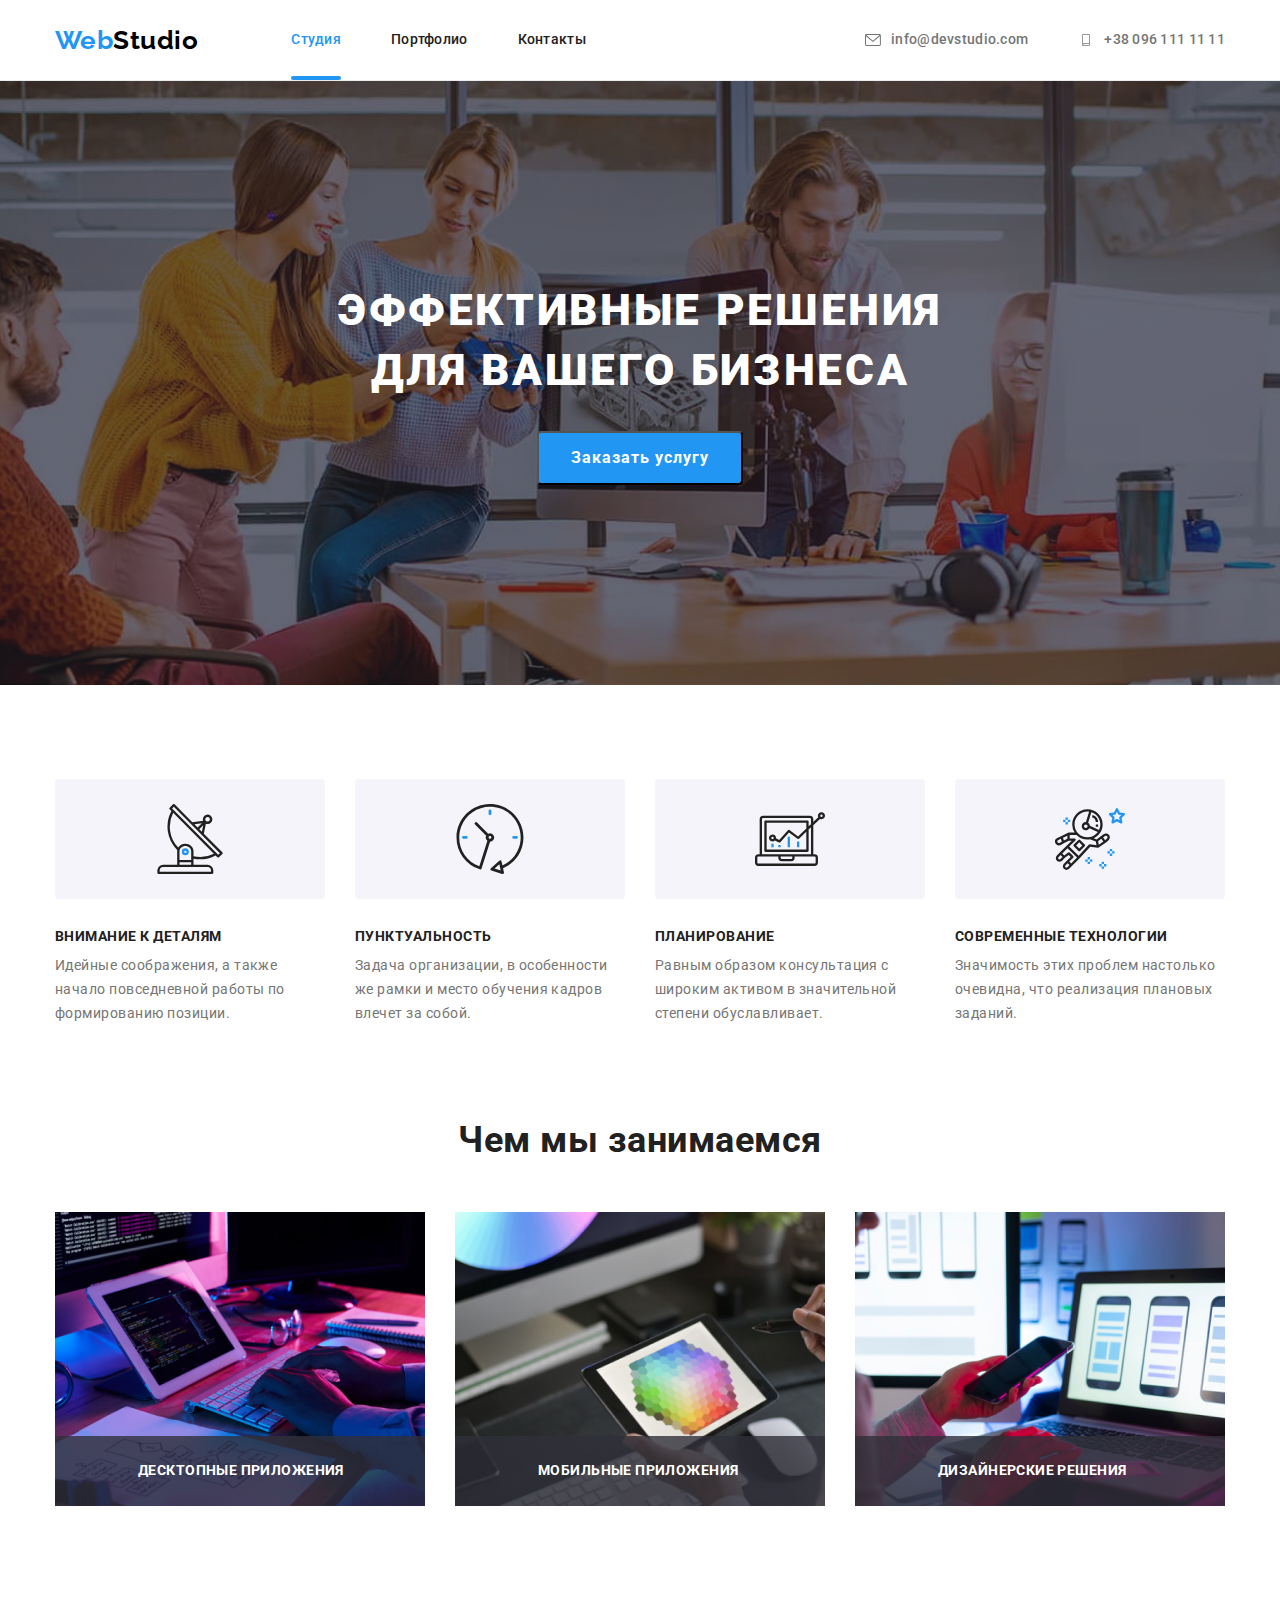
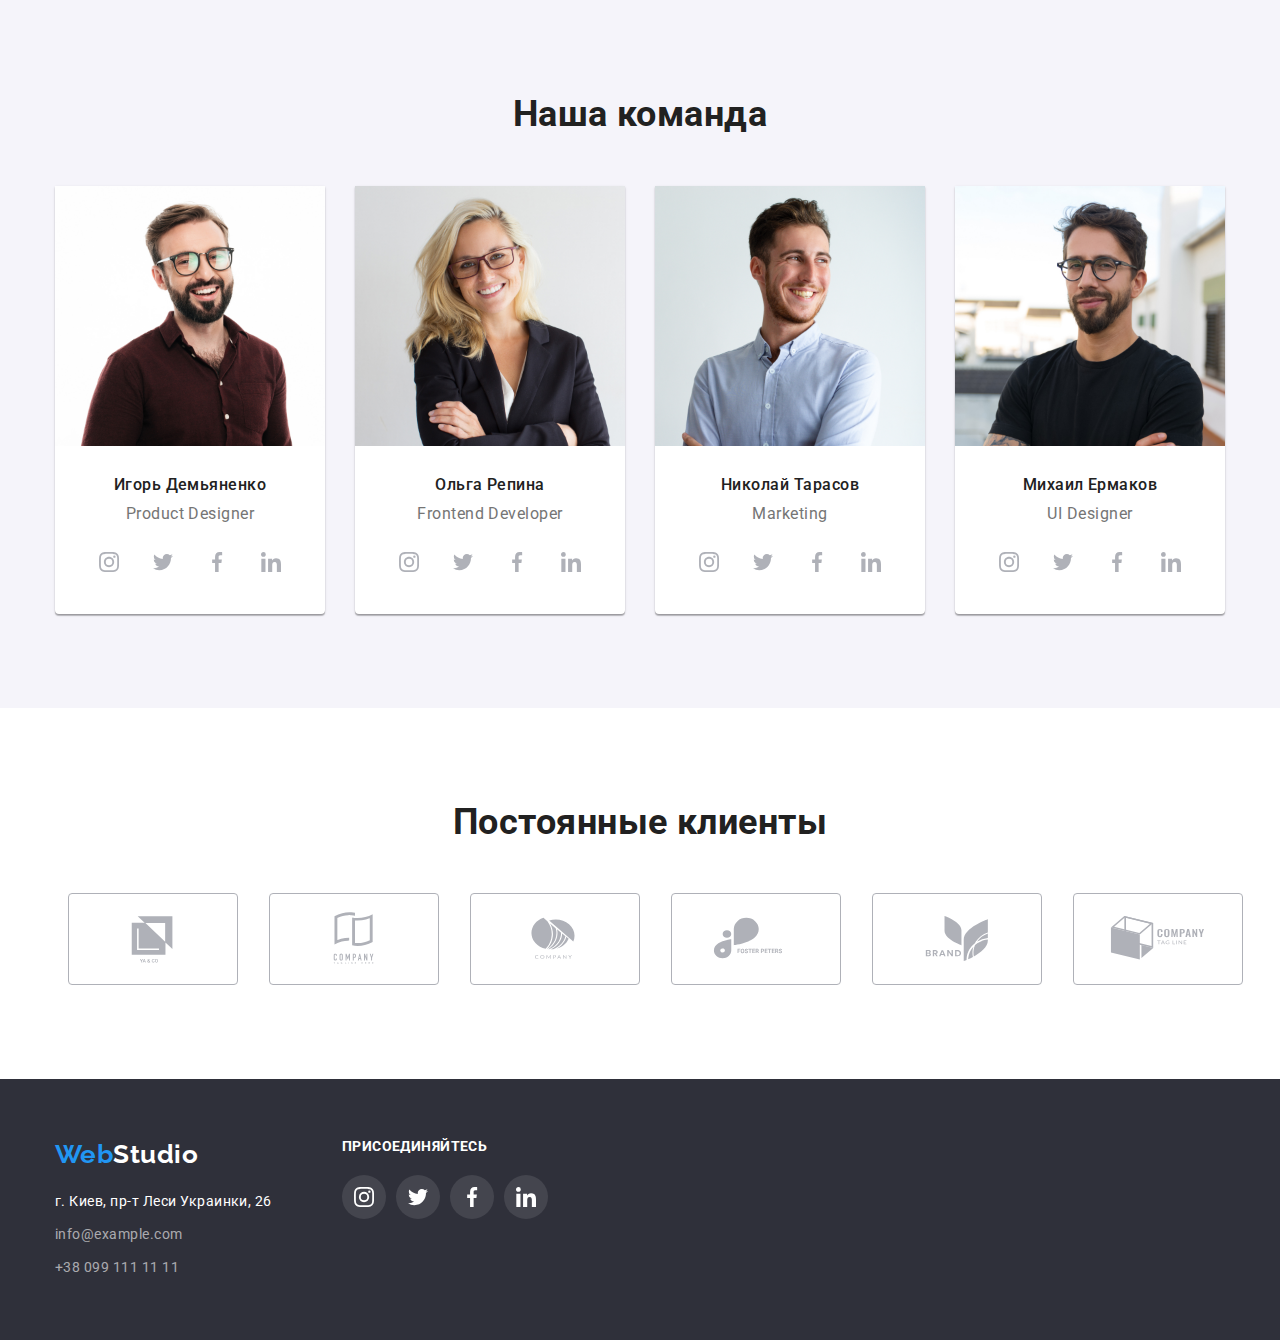
==== index.html @ e74835b4 "Робить початок ДЗ 6" ====
<!DOCTYPE html>
<html lang="ru">
<head>
    <meta charset="UTF-8">
    <meta http-equiv="X-UA-Compatible" content="IE=edge">
    <meta name="viewport" content="width=device-width, initial-scale=1.0">
    <title>Document</title>
    <link href="https://fonts.googleapis.com/css2?family=Raleway:wght@700&family=Roboto:wght@400;500;700;900&display=swap"
        rel="stylesheet">
        <link rel="stylesheet" href="https://cdnjs.cloudflare.com/ajax/libs/modern-normalize/1.0.0/modern-normalize.min.css">
    <link rel="stylesheet" href="./css/styles.css">
    
</head>


<body>
    
    <header class="page-header ">
        <div class="header container"> 
        <nav class="navigation">
            <a href="./index.html" class="logo"> <span class="logo-accent">Web</span>Studio</a>
    
            <ul class="site-nav list">
                <li class="header-link"><a href="" class="nav-link link current">Студия</a></li>                      
                <li class="header-link"> <a href="./portfolio.html" class="nav-link link">Портфолио</a></li>
                <li class="header-link"> <a href="" class="nav-link link">Контакты</a></li>
            </ul>
        </nav>
        
        <div class="auth-nav-group">
            <ul class="auth-nav list">
            <li class="header-link"> 
        
                <a href="mailto:info@example.com" class="auth-nav mail">
                    <svg class="email-icon" width="16" height="12">
                    <use href="./images/icons.svg#icon-envelope">
                    </use>
                </svg>info@devstudio.com</a> 
            </li>

            <li class="tel:header-link"> <a href="" class="auth-nav phone">
                <svg class="smartphone-icon" width="16" height="12">
                <use href="./images/icons.svg#icon-smartphone">
                </use>
            </svg>+38 096 111 11 11</a>
            </li>
        </ul>
        </div>
        </div>     
    </header>

<main>
<!-- HERO -->
    <section class="hero">
        <div class="hero-wrap container">
        <h1 class="hero-title">Эффективные решения<br>для вашего бизнеса</h1>
                <button type="button" class="button-hero" data-modal-open>Заказать услугу</button> 
   
            </div>  
    </section>
        

    <!--Особливості-->
    <section class="section">
<div class="features container">
    <h2 class="feature-title-hidden visually-hidden">Преимущества</h2>
        <ul class="features-text list">
            <li class="item">
                <div class="thumb-features">
                    <svg class="icon-features" width="70" height="70">
                        <use href="./images/icons.svg#icon-antenna"></use>
                    </svg>
                </div>
                <h3 class="features-title">Внимание к деталям</h3>
            <p class="features-text">Идейные соображения, а также <br> начало повседневной работы по <br> формированию позиции.</p>
            </li>

        <li class="item">
            <div class="thumb-features">
                <svg class="icon-features" width="70" height="70">
                    <use href="./images/icons.svg#icon-clock"></use>
                </svg>
            </div>
            <h3 class="features-title">Пунктуальность</h3>
            <p class="features-text">Задача организации, в особенности <br> же рамки и место обучения кадров <br> влечет за собой.</p>
        </li>

        <li class="item">
            <div class="thumb-features">
                <svg class="icon-features" width="70" height="70">
                    <use href="./images/icons.svg#icon-diagram"></use>
                </svg>
            </div>
            <h3 class="features-title">Планирование</h3>
            <p class="features-text">Равным образом консультация с <br> широким активом в значительной <br> степени обуславливает.</p>
        </li>
        <li class="item">
            <div class="thumb-features">
                <svg class="icon-features" width="70" height="70">
                    <use href="./images/icons.svg#icon-astronaut"></use>
                </svg>
            </div>
            <h3 class="features-title">Современные технологии</h3>
            <p class="features-text">Значимость этих проблем настолько <br> очевидна, что реализация плановых <br> заданий.</p>
        </li>
        </ul>
    </div>
    </section>

    <!--Діяльність-->
    <section class="section">
        <div class="activity container">
        <h2 class="activity-title">Чем мы занимаемся</h2>
        <ul class="activity list">
           <div class="activity-photo-thumb">
            <li class="activity-photo">
             <img class="activity-image no-gap" src="./images/img.png" alt="Фото планшета с клавиатурой" width="370"></li>           
            <p class="activity-description">Десктопные приложения</p>
            </div>
            <div class="activity-photo-thumb">
            <li class="activity-photo">
             <img class="activity-image no-gap" src="./images/planshet.png" alt="Фото планшета" width="370"></li>
            <p class="activity-description">Мобильные приложения</p>
            </div>
            <div class="activity-photo-thumb">
            <li class="activity-photo">
             <img class="activity-image no-gap" src="./images/nout.png" alt="Фото ноутбука" width="370"></li>  
        <p class="activity-description">Дизайнерские решения</p>
            </div>
    </ul>
    </div>
    </section>

    <!--Команда-->

    <section class="section team-bg">
        <div class="team container">
        <h2 class="team-title">Наша команда</h2>
         <!-- <div>

         </div> -->
         <ul class="team-card list">
           
            <li class="card-list">
                <div>
                <img class="photo-team no-gap" src="./images/igor.jpg" alt="Фото Игоря" width="270" height="260">
               <div class="card-content">
                   <h3 class="team-name">Игорь Демьяненко</h3>
                <p class="team-possition"> <span lang="en">Product Designer</span> </p>
                <ul class="team-social-list list">
                    <li class="team-social-item">
                        <a href="" class="team-social-link">
                            <svg class="team-social-icon" width="20" height="20">
                                <use href="./images/icons.svg#icon-instagram">
                                </use>
                            </svg>
                        </a>
                    </li>
                    <li class="team-social-item">
                        <a href="" class="team-social-link">
                            <svg class="team-social-icon" width="20" height="20">
                                <use href="./images/icons.svg#icon-twitter">
                                </use>
                            </svg>
                        </a>
                    </li>
                    <li class="team-social-item">
                        <a href="" class="team-social-link">
                            <svg class="team-social-icon" width="20" height="20">
                                <use href="./images/icons.svg#icon-facebook">
                                </use>
                            </svg>
                        </a>
                    </li>
                    <li class="team-social-item">
                        <a href="" class="team-social-link">
                            <svg class="team-social-icon" width="20" height="20">
                                <use href="./images/icons.svg#icon-linkedin">
                                </use>
                            </svg>
                        </a>
                    </li>
                </ul>
            </div>
         </div>
        </li>
            <li class="card-list">
               <div>
                <img class="photo-team no-gap" src="./images/olga.jpg" alt="Фото Ольги" width="270" height="260">
               
                <div class="card-content">
                    <h3 class="team-name">Ольга Репина</h3>
                <p class="team-possition"> <span lang="en">Frontend Developer</span> </p>
            <ul class="team-social-list list">
                <li class="team-social-item">
                    <a href="" class="team-social-link">
                        <svg class="team-social-icon" width="20" height="20">
                            <use href="./images/icons.svg#icon-instagram">
                            </use>
                        </svg>
                    </a>
                </li>
                <li class="team-social-item">
                    <a href="" class="team-social-link">
                        <svg class="team-social-icon" width="20" height="20">
                            <use href="./images/icons.svg#icon-twitter">
                            </use>
                        </svg>
                    </a>
                </li>
                <li class="team-social-item">
                    <a href="" class="team-social-link">
                        <svg class="team-social-icon" width="20" height="20">
                            <use href="./images/icons.svg#icon-facebook">
                            </use>
                        </svg>
                    </a>
                </li>
                <li class="team-social-item">
                    <a href="" class="team-social-link">
                        <svg class="team-social-icon" width="20" height="20">
                            <use href="./images/icons.svg#icon-linkedin">
                            </use>
                        </svg>
                    </a>
                </li>
            </ul>
            </div>
        </div>
        </li>
            <li class="card-list">
                <div>
                <img class="photo-team no-gap" src="./images/nicolay.jpg" alt="Фото Николая" width="270" height="260">
                <div class="card-content">
                    <h3 class="team-name">Николай Тарасов</h3>
                <p class="team-possition"> <span lang="en">Marketing</span> </p>
            <ul class="team-social-list list">
                <li class="team-social-item">
                    <a href="" class="team-social-link">
                        <svg class="team-social-icon" width="20" height="20">
                            <use href="./images/icons.svg#icon-instagram">
                            </use>
                        </svg>
                    </a>
                </li>
                <li class="team-social-item">
                    <a href="" class="team-social-link">
                        <svg class="team-social-icon" width="20" height="20">
                            <use href="./images/icons.svg#icon-twitter">
                            </use>
                        </svg>
                    </a>
                </li>
                <li class="team-social-item">
                    <a href="" class="team-social-link">
                        <svg class="team-social-icon" width="20" height="20">
                            <use href="./images/icons.svg#icon-facebook">
                            </use>
                        </svg>
                    </a>
                </li>
                <li class="team-social-item">
                    <a href="" class="team-social-link">
                        <svg class="team-social-icon" width="20" height="20">
                            <use href="./images/icons.svg#icon-linkedin">
                            </use>
                        </svg>
                    </a>
                </li>
            </ul>
            </div>
        </div>
        </li>
            <li class="card-list">
                <div>
                <img class="photo-team no-gap" src="./images/mihail.jpg" alt="Фото Михаила" width="270" height="260">
                <div class="card-content">
                    <h3 class="team-name">Михаил Ермаков</h3>
                <p class="team-possition"> <span lang="en">UI Designer</span> </p>
            <ul class="team-social-list list">
                <li class="team-social-item">
                    <a href="" class="team-social-link">
                        <svg class="team-social-icon" width="20" height="20">
                            <use href="./images/icons.svg#icon-instagram">
                            </use>
                        </svg>
                    </a>
                </li>
                <li class="team-social-item">
                    <a href="" class="team-social-link">
                        <svg class="team-social-icon" width="20" height="20">
                            <use href="./images/icons.svg#icon-twitter">
                            </use>
                        </svg>
                    </a>
                </li>
                <li class="team-social-item">
                    <a href="" class="team-social-link">
                        <svg class="team-social-icon" width="20" height="20">
                            <use href="./images/icons.svg#icon-facebook">
                            </use>
                        </svg>
                    </a>
                </li>
                <li class="team-social-item">
                    <a href="" class="team-social-link">
                        <svg class="team-social-icon" width="20" height="20">
                            <use href="./images/icons.svg#icon-linkedin">
                            </use>
                        </svg>
                    </a>
                </li>
            </ul>
            </div>
        </div>
        </li>
       
        </ul>
     </div>
   
    </section>
    
    <!--Клієнти-->

    <section class="section clients-section">
        <div class="clients container">
            <h2 class="clients-title">Постоянные клиенты</h2>
            <ul class="clients-list list">
                <li class="clients-item">
                    <div class="tumb-clients">
                        <a href="" class="clients-link">
                         <svg class="icon-logo-clients" width="106" height="60">
                        <use href="./images/icons.svg#icon-Logo1"></use>
                    </svg>
                    </a>
                </div>
                </li>
                <li class="clients-item">
                    <div class="tumb-clients">
                       <a href="" class="clients-link">
                        <svg class="icon-logo-clients" width="106" height="60">
                        <use href="./images/icons.svg#icon-Logo2"></use>
                    </svg>
                    </a>
                </div>
                </li>
                <li class="clients-item">
                    <div class="tumb-clients">
                        <a href="" class="clients-link">
                        <svg class="icon-logo-clients" width="106" height="60">
                        <use href="./images/icons.svg#icon-Logo3"></use>
                    </svg>
                    </a>
                 </div>
                </li>
                <li class="clients-item">
                    <div class="tumb-clients">
                        <a href="" class="clients-link"> 
                        <svg class="icon-logo-clients" width="106" height="60">
                        <use href="./images/icons.svg#icon-Logo4"></use>
                        </svg>
                    </a>
                </div>
                </li>
                <li class="clients-item">
                    <div class="tumb-clients">
                         <a href="" class="clients-link">
                        <svg class="icon-logo-clients" width="106" height="60">
                        <use href="./images/icons.svg#icon-Logo5"></use>
                    </svg>
                    </a>
                </div>
                </li>
                <li class="clients-item">
                    <div class="tumb-clients">
                        <a href="" class="clients-link">
                        <svg class="icon-logo-clients" width="106" height="60">
                        <use href="./images/icons.svg#icon-Logo6"></use>
                    </svg>
                    </a>
                </div>
                </li>
            </ul>  
        </div>
    </section>
</main>

    <!--Футер-->
    
    <footer class="footer-backgraund">
        <div class="footer-general container">

        <div class="footer-left">
            <a href=".index.html" class="logo-footer"> <span class="logo-accent">Web</span>Studio</a>
        <address class="address-city">
            <a href="https://goo.gl/maps/Y9RydLLw3SXS2AKa6" class="address">г. Киев, пр-т Леси Украинки, 26</a>
    
        </address>
        <address class="address-text">
            <a href="mailto:info@example.com" class="contacts-main email">info@example.com</a> <br>
            <a href="tel:+380991111111" class="contacts-main phone">+38 099 111 11 11</a>
        </address>
        </div>

        <div class="footer-social-center container">
            <h3 class="footer-title">присоединяйтесь</h3>
            <div class="footer-social">
            <ul class="footer-social-list list">
                <li class="footer-social-item">
                     <a href="" class="footer-social-link">
                        <svg class="footer-social-icon" width="20" height="20">
                            <use href="./images/icons.svg#icon-instagram">
                            </use>
                        </svg>
                    </a>
                </li>
                <li class="footer-social-item">
                     <a href="" class="footer-social-link">
                        <svg class="footer-social-icon" width="20" height="20">
                            <use href="./images/icons.svg#icon-twitter">
                            </use>
                        </svg>
                    </a>
                </li>
                <li class="footer-social-item">
                     <a href="" class="footer-social-link">
                        <svg class="footer-social-icon" width="20" height="20">
                            <use href="./images/icons.svg#icon-facebook">
                            </use>
                        </svg>
                    </a>
                </li>
                <li class="footer-social-item">
                     <a href="" class="footer-social-link">
                        <svg class="footer-social-icon" width="20" height="20">
                            <use href="./images/icons.svg#icon-linkedin">
                            </use>
                        </svg>
                    </a>
                </li>
            </ul>
        </div>
    </div>
    </div>
    </footer>

    <div class="backdrop is-hidden" data-modal>
        <div class="modal">
            <button class="hero-close-modal" data-modal-close>
                <svg class="icon-close" width="18" height="18">
                    <use href="./images/icons.svg#icon-close">
                    </use>
                </svg>
            </button>
        <form class="form">
            <b class="text-modal-title">Оставьте свои данные, мы вам перезвоним</b>
            <!-- <p class="text-modal title">Оставьте свои данные, мы вам перезвоним</p> -->
            <div class="form-group">
            <label for="user-name">Имя</label>
            <input class="form-input" type="text" name="user-name" id="user-name">
            <svg class="icon-man icon-modal" width="16" height="12">
                <use href="./images/icons.svg#icon-man">
                </use>
            </svg>
            </div>

            <div class="form-group">
            <label for="phone">Телефон</label>
            <input class="form-input" type="tel" name="phone" id="phone">
            <svg class="icon-phone icon-modal" width="16" height="12">
                <use href="./images/icons.svg#icon-phone">
                </use>
            </svg>
            </div>

            <div class="form-group">
            <label for="mail">Почта</label>
            <input class="form-input" type="email" name="mail" id="mail">
            <svg class="icon-mail icon-modal" width="16" height="12">
                <use href="./images/icons.svg#icon-mail">
                </use>
            </svg>
            </div> 

            <div class="form-group">
            <label for="comments">Комментарий</label>
            <textarea class="textarea" name="comments" id="comments" rows="10" placeholder="Введите текст"></textarea>
            </div>

            <div class="form-group"> 
            <input type="checkbox" name="agree" id="agree">
            <label for="agree">Соглашаюсь с рассылкой и принимаю Условия договора</label>
            
            <button class="modal-btn-submit" type="submit">Отправить</button>
            
    </form>
        </div>
    </div>



<script src="./js/modal.js"></script>

</body>

</html>
---- css/styles.css ----
* html {
  box-sizing: border-box;
}

p,
h1,
h2,
h3,
h4,
h5,
h6 {
  margin: 0px;
}
.ul,
ol {
  margin-left: 0px;
}
.button {
  cursor: pointer;
}
.img {
  display: block;
  max-width: 100%;
  height: auto;
}
:root {
  --bg-secondary: #e5e5e5;
  --border-header: #ececec;
  --primary-text-color: #212121;
  --accent-color: #2196f3;
  --secondary-text-color: #757575;
  --backgraund-main: #e5e5e5;
  --backdraund-black: #2f303a;
  --contacts-text-color: rgba(255, 255, 255, 0.6);
  --white-text-color: #ffffff;
  --bg-button-color: #f5f4fa;
  --button-hover-color: #188ce8;
  --border-portfolio: #eeeeee;
  --timing-function: cubic-bezier(0.4, 0, 0.2, 1);
  --transition-duration: 250ms;
}

body {
  /* background-color: var(--backgraund-main); */
  color: var(--primary-text-color);
  text-decoration: none;
  font-family: Roboto, sans-serif;
  letter-spacing: 0.03em;
}
.container {
  width: 1200px;
  padding-right: 15px;
  padding-left: 15px;
  margin: 0 auto;
  /* outline: 2px solid tomato; */
}

.list {
  list-style: none;
  padding: 0px;
  margin: 0px;
}
.link {
  text-decoration: none;
}

.page-header {
  /* padding-top: 24px;
  padding-bottom: 32px; */
  border-bottom: solid 1px var(--border-header);
}

/* site-nav */
.site-nav .link {
  color: var(--primary-text-color);
  font-weight: 500;
  font-size: 14px;
  line-height: 1.14;
  letter-spacing: 0.02em;
  text-decoration: none;
  display: flex;
  flex-wrap: wrap;
  transition: color var(--timing-function) var(--transition-duration);
}
.site-nav .link:hover,
.site-nav .link:focus {
  color: var(--accent-color);
}
.site-nav {
  display: flex;
}
.auth-nav {
  color: var(--secondary-text-color);
  font-weight: 500;
  font-size: 14px;
  line-height: 1.14;
  letter-spacing: 0.02em;
  text-decoration: none;
  display: flex;
  align-items: center;
  transition: color var(--timing-function) var(--transition-duration);
}
.auth-nav:hover,
.auth-nav:focus {
  color: var(--accent-color);
}
.auth-nav .mail:hover .email-icon,
.auth-nav .mail:focus .email-icon {
  fill: var(--accent-color);
}

.auth-nav .phone:hover .smartphone-icon,
.auth-nav .phone:focus .smartphone-icon {
  fill: var(--accent-color);
}

.header-link > .auth-nav {
  padding-top: 32px;
  padding-bottom: 32px;
}
.auth-nav-group {
  margin-left: auto;
  display: flex;
}
.navigation {
  display: flex;
}
.nav-link {
  position: relative;
  padding-top: 32px;
  padding-bottom: 32px;
}

.site-nav .current::after {
  content: '';

  position: absolute;

  display: block;
  width: 100%;
  height: 4px;
  background-color: var(--accent-color);
  bottom: 0;
  left: 0;

  opacity: 0;
  transition: opacity 250ms var(--timing-function);
}
.site-nav .current::after,
.site-nav .current::after {
  opacity: 1;
  border-radius: 2px;
}

.header-link {
  display: block;
}
.header-link:not(:last-child) {
  margin-right: 50px;
}

.site-nav .current {
  color: var(--accent-color);
}
.email-icon {
  margin-right: 10px;
  fill: var(--secondary-text-color);
}
.smartphone-icon {
  margin-right: 10px;
  fill: var(--secondary-text-color);
}
.header {
  display: flex;
  /* align-items: center; */
}

/* Index.html */
.hero {
  background-color: var(--backdraund-black);
  background-image: linear-gradient(rgba(47, 48, 58, 0.4), rgba(47, 48, 58, 0.4)),
    url(../images/hero-image.jpg);
  background-repeat: no-repeat;
  background-position: center;
  background-size: cover;
  text-align: center;
  align-items: center;
  /* padding-bottom: 200px;
  padding-top: 200px; */
}
.hero-wrap {
  padding-bottom: 200px;
  padding-top: 200px;
  /* height: 600px;
  outline: 10px solid red;
  max-width: 1600px; */
}
/* .section .hero {
  padding-bottom: 200px;
} */
.hero-title {
  color: var(--white-text-color);
  font-weight: 900;
  font-size: 44px;
  line-height: 1.36;
  text-align: center;
  letter-spacing: 0.06em;
  text-transform: uppercase;
  margin-top: 0px;
  margin-bottom: 30px;
  /* padding-top: 200px; */
}
.button-hero {
  border-radius: 4px;
  min-width: 200px;
  padding: 10px 32px;
  margin-right: auto;
  margin-left: auto;
  background-color: var(--accent-color);
  color: var(--white-text-color);
  font-family: inherit;
  font-weight: bold;
  font-size: 16px;
  line-height: 1.87;
  display: flex;
  letter-spacing: 0.06em;
  display: inline-block;
  cursor: pointer;
  transition: background-color var(--timing-function) var(--transition-duration);

  /* transition-property: backgraund-color;
  transition-duration: 250ms;
  transition-timing-function: cubic-bezier(0.4, 0, 0.2, 1); */
  /* transition: backgraund-color 250ms cubic-bezier(0.4, 0, 0.2, 1); */
}
.button-hero:hover,
.button-hero:hover {
  background-color: var(--button-hover-color);
}

/* .list > .item {
  margin-bottom: 10px;
  margin-right: 30px;
  flex-basis: calc(100% / 4);
}
.list > .item:last-child {
  margin-right: 0px;
} */

/* FEATURES */

.visually-hidden {
  position: absolute;
  width: 1px;
  height: 1px;
  margin: -1px;
  border: 0;
  padding: 0;
  white-space: nowrap;
  clip-path: inset(100%);
  clip: rect(0 0 0 0);
  overflow: hidden;
}

.features .list {
  display: flex;
  flex-wrap: wrap;
  margin-left: -30px;
}
.features-title {
  color: var(--primary-text-color);
  margin-top: 0px;
  margin-bottom: 10px;
  font-weight: bold;
  font-size: 14px;
  line-height: 1.14;
  text-transform: uppercase;
}

.features-text {
  color: var(--secondary-text-color);
  font-size: 14px;
  line-height: 1.71;
  margin-top: 0px;
  margin-bottom: 0px;
}
.thumb-features {
  width: 270px;
  height: 120px;
  background-color: #f5f4fa;
  border-radius: 4px;
  display: flex;
  background-size: auto;
  margin-bottom: 30px;
  align-items: center;
  justify-content: center;
  padding-top: 25px;
  padding-right: 100px;
  padding-bottom: 25px;
  padding-left: 100px;
}
.icon-features {
  display: block;
}
/* ACTIVITY */

.activity-title {
  margin-bottom: 50px;
  font-weight: bold;
  font-size: 36px;
  line-height: 1.16;
  text-align: center;
}
.activity > .activity {
  margin-right: 30px;
  display: flex;
  justify-content: space-between;
}
.activity-photo:not(:last-child) {
  margin-right: 30px;
}
.activity-image.no-gap {
  display: block;
}

.activity-photo-thumb {
  position: relative;
}

.activity-photo-thumb::before {
  content: '';
  display: inline-block;
  position: absolute;
  width: 370px;
  height: 70px;
  background-color: rgba(47, 48, 58, 0.8);
  bottom: 0;
  left: 0;
}

.activity-description {
  content: '';
  display: inline-block;
  position: absolute;
  font-weight: bold;
  font-size: 14px;
  line-height: 1.14;
  text-align: center;
  letter-spacing: 0.03em;
  text-transform: uppercase;
  color: var(--white-text-color);
  bottom: 0;
  left: 0;
  padding-top: 27px;
  padding-left: 82px;
  padding-bottom: 27px;
  padding-left: 83px;
}

/* logo */

.logo {
  color: #000000;
  font-family: Raleway, sans-serif;
  font-weight: bold;
  font-size: 26px;
  line-height: 1.19;
  text-decoration: none;
  display: flex;
  align-items: center;
  margin-right: 93px;
}
.logo-accent {
  color: var(--accent-color);
}

/* Portfolio.html */

/* section Filters*/
.button-list {
  background-color: var(--bg-button-color);
  font-family: inherit;
  font-weight: 500;
  font-size: 16px;
  line-height: 1.62;
  border-radius: 4px;
  padding-top: 6px;
  padding-bottom: 6px;
  padding-right: 22px;
  padding-left: 22px;
  cursor: pointer;
  transition: background-color var(--timing-function) var(--transition-duration),
    color var(--timing-function) var(--transition-duration),
    box-shadow var(--timing-function) var(--transition-duration);
}
.button-list:hover,
.button-list:focus {
  color: var(--white-text-color);
  background-color: var(--accent-color);
  box-shadow: 0px 3px 1px rgba(0, 0, 0, 0.1), 0px 1px 2px rgba(0, 0, 0, 0.08),
    0px 2px 2px rgba(0, 0, 0, 0.12);
}
.button {
  /* outline: solid teal; */
  padding: 0px;
  margin: 0;
  display: flex;
  margin-bottom: 50px;
  display: flex;
  justify-content: center;
}
.btn-portfolio:not(:last-child) {
  margin-right: 8px;
}
/* .btn-portfolio {
  padding-top: 6px;
  padding-bottom: 6px;
  padding-right: 22px;
  padding-left: 22px;
} */
.cards-portfolio {
  display: flex;
  flex-wrap: wrap;
  flex-basis: calc(100% / 3- 30px);
}
/* .item-wrap {
  outline: solid 1px tomato;
} */
.section-portfolio {
  margin-bottom: 94px;
}
.portfolio {
  padding: 0px;
  margin: 0;
  display: flex;
  flex-wrap: wrap;
  margin-left: -30px;
  margin-top: -30px;
  /* justify-content: space-between; */
  /* flex-basis: calc(100% / 3- 30px); */
}
.item-portfolio {
  flex-basis: calc(100% / 3 - 30px);
  margin-left: 30px;
  margin-top: 30px;
}

.item-wrap {
  width: 370px;
  border-bottom: 1px solid #eeeeee;
  transition: box-shadow var(--timing-function) var(--transition-duration);
}

.portfolio-img-text-thumb {
  position: relative;
  overflow: hidden;
}

.portfolio-text-description {
  position: absolute;
  top: 0;
  left: 0;
  background-color: rgba(33, 150, 243, 0.9);
  font-size: 18px;
  line-height: 1.56;
  letter-spacing: 0.03em;
  color: var(--white-text-color);
  padding: 63px 24px;
  height: 100%;
  transform: translateY(100%);
  transition: transform var(--timing-function) var(--transition-duration);
}

.item-portfolio:hover .portfolio-text-description,
.item-portfolio:focus .portfolio-text-description {
  transform: translateY(0);
}
/* display: inline-block;
   content: '';
  top: 50%;
  left: 50%;
   transform: translate(-50%, -50%);
}

/* .portfolio-img-text-thumb {
  overflow: hidden;
}

.portfolio-img-text-thumb::before {
  position: absolute;
  display: inline-block;
  content: '';
  top: 0;
  left: 0;
  width: 370px;
  height: 294px;
  background-color: rgba(33, 150, 243, 0.9);
  opacity: 0;

  transform: translateY(100%);
  transition: transform 250ms var(--timing-function);
} */

/* .portfolio-img-text-thumb:hover::before,
.portfolio-img-text-thumb:focus::before {
  opacity: 1;
} */

/* .item-wrap .portfolio-img-text-thumb::before {
  opacity: 1;
  transform: translateY(0);
} */
/* .portfolio-text-description::before {
  position: absolute;
  content: '';
  display: inline-block;
  font-size: 18px;
  line-height: 1.56;
  letter-spacing: 0.03em;
 
  color: var(--white-text-color);
  top: 50%;
  left: 50%;
  padding-top: 63px;
  padding-left: 24px;
  padding-bottom: 63px;
  padding-left: 24px;
  transform: translate(-50%, -50%);
  opacity: 0;
  width: 322px;
  height: 168px;
} */
/* .portfolio-text-description:hover::before,
.portfolio-text-description:focus::before {
  opacity: 1;
}  */

.item-wrap:hover,
.item-wrap:focus {
  box-shadow: 0px 1px 1px rgba(0, 0, 0, 0.12), 0px 4px 4px rgba(0, 0, 0, 0.06),
    1px 4px 6px rgba(0, 0, 0, 0.16);
}
.portfolio-text-wrap {
  padding-top: 20px;
  padding-bottom: 20px;
  padding-right: 24px;
  padding-left: 24px;
  border: 1px solid var(--border-portfolio);
}
.portfolio-image.no-gap {
  display: block;
}
/* .item-portfolio:not(:last-child) {
  margin-right: 30px;
  outline: solid teal;
}
.item-portfolio:nth-last-child(-n + 3) {
  margin-bottom: 30px;
} */
.features-text {
  display: flex;

  /* justify-content: space-between; */
}
.features-text > .item {
  /* outline: solid teal; */
  flex-basis: calc(100% / 4 - 30px);
  margin-left: 30px;
}
.features > .item:not(:last-child) {
  margin-right: 30px;
}
.section {
  padding-top: 94px;
  /* padding-bottom: 94px; */
}
.section-title {
  color: var(--primary-text-color);
  font-weight: bold;
  font-size: 18px;
  line-height: 2;
  text-decoration: none;
}

.section-text {
  color: var(--secondary-text-color);
  font-size: 16px;
  line-height: 1.87;
  text-decoration: none;
}
/* .activity .list {
  display: flex;
} */
.section > .activity {
  padding-bottom: 94px;
}
/* TEAM */
/* .section > .team {
  padding-bottom: 94px;
} */

.team-bg {
  background-color: var(--bg-button-color);
  padding-bottom: 94px;
}
.photo-team.no-gap {
  display: block;
}
.team-title {
  margin-bottom: 50px;
  font-weight: bold;
  font-size: 36px;
  line-height: 1.16;
  text-align: center;
}
.team-name {
  font-weight: 500;
  font-size: 16px;
  line-height: 1.18;
  text-align: center;
  margin-bottom: 10px;
}
.team-possition {
  color: var(--secondary-text-color);
  font-size: 16px;
  line-height: 1.18;
  text-align: center;
  margin-bottom: 16px;
}
.team-card {
  display: flex;
  justify-content: space-around;
}
/* .team-card:not(:last-child) {
  margin-right: 30px;}
  /* margin-top: -30px;
  margin-bottom: -30px; */

/* .card-list { */
/* margin-top: 30px;
  margin-bottom: 30px; */
/* .card-list * {
  outline: solid 1px tomato;
} */
.card-list:not(:last-child) {
  margin-right: 30px;
}
.card-list {
  background: var(--white-text-color);
  box-shadow: 0px 1px 3px rgba(0, 0, 0, 0.12), 0px 1px 1px rgba(0, 0, 0, 0.14),
    0px 2px 1px rgba(0, 0, 0, 0.2);
  border-radius: 0px 0px 4px 4px;
}
.card-content {
  padding-top: 30px;
  padding-bottom: 30px;
}
.team-social-list {
  display: flex;
  justify-content: center;
}
.team-social-link {
  width: 44px;
  height: 44px;
  border-radius: 50%;
  background-color: var(--white-text-color);
  display: flex;
  justify-content: center;
  align-items: center;
  transition: background-color var(--timing-function) var(--transition-duration);
}

.team-social-link:hover,
.team-social-link:focus {
  background-color: var(--accent-color);
}
.team-social-link:hover .team-social-icon,
.team-social-link:focus .team-social-icon {
  fill: var(--white-text-color);
}
.team-social-item + .team-social-item {
  margin-left: 10px;
}
.team-social-icon {
  fill: #afb1b8;
  transition: background-color var(--timing-function) var(--transition-duration);
  transition: fill var(--timing-function) var(--transition-duration);
}

/* CLIENTS */
.clients-title {
  margin-bottom: 50px;
  font-weight: bold;
  font-size: 36px;
  line-height: 1.16;
  text-align: center;
}
.clients-section {
  padding-bottom: 94px;
}
.clients-list {
  display: flex;
  justify-content: center;
}
.clients-link {
  width: 170px;
  height: 92px;
  border: 1px solid #afb1b8;
  border-radius: 4px;
  display: flex;
  justify-content: center;
  align-items: center;
  transition: border-color var(--timing-function) var(--transition-duration);
}
.clients-link:hover,
.clients-link:focus {
  border-color: var(--accent-color);
}
.clients-link:hover .icon-logo-clients,
.clients-link:focus .icon-logo-clients {
  fill: var(--accent-color);
}
.icon-logo-clients {
  fill: #afb1b8;
  transition: fill var(--timing-function) var(--transition-duration);
}
.clients-item {
  margin-left: 31px;
}
/* .photo-team {
  margin-bottom: 30px;
} */
/* .team-name {
  margin-bottom: 10px;
} */

/* footer */
.footer-general.container {
  display: flex;
}
.logo-footer {
  color: var(--white-text-color);
  font-family: 'Raleway', sans-serif;
  font-weight: bold;
  font-size: 26px;
  line-height: 1.19;
  text-decoration: none;
  display: block;
  margin-bottom: 20px;
}
.address-text {
  font-style: normal;
}
.address-city {
  font-style: normal;
}
.address {
  color: var(--white-text-color);
  font-size: 14px;
  line-height: 1.71;
  text-decoration: none;
  display: block;
  margin-bottom: 9px;
  transition: color var(--timing-function) var(--transition-duration);
}
.address:hover,
.address:focus {
  color: var(--accent-color);
}
.contacts-main {
  color: var(--contacts-text-color);
  font-size: 14px;
  line-height: 1.71;
  text-decoration: none;
  display: block;
  transition: color var(--timing-function) var(--transition-duration);
}
.contacts-main:hover,
.contacts-main:focus {
  color: var(--accent-color);
}
.email {
  display: inline-block;
  margin-bottom: 9px;
}
.footer {
  display: flex;
}

.footer-backgraund {
  background-color: var(--backdraund-black);
  padding-top: 60px;
  padding-bottom: 60px;
}
.footer-title {
  text-align: center;
  color: var(--white-text-color);
  margin-bottom: 20px;
  width: 145px;
  height: 16px;
  font-family: Roboto;
  font-weight: bold;
  font-size: 14px;
  line-height: 1.14;
  letter-spacing: 0.03em;
  text-transform: uppercase;
  padding: 0;
}
.footer-social-center {
  padding-right: 0px;
  padding-left: 0px;
  display: flex;
  align-items: center;
  margin-left: 70px;
  flex-direction: column;
  justify-content: flex-start;
  align-items: baseline;
}
.footer-social-list {
  display: flex;
  justify-content: center;
}
.footer-social-link {
  width: 44px;
  height: 44px;
  border-radius: 50%;
  background-color: rgba(255, 255, 255, 0.1);
  display: flex;
  justify-content: center;
  align-items: center;
  transition: background-color var(--timing-function) var(--transition-duration);
}
.footer-social-link:hover,
.footer-social-link:focus {
  background-color: var(--accent-color);
}

.footer-social-item + .footer-social-item {
  margin-left: 10px;
}
.footer-social-icon {
  fill: var(--white-text-color);
}
.footer-left {
  flex-shrink: 0;
}

.backdrop {
  position: fixed;
  top: 0;
  left: 0;
  width: 100vw;
  height: 100vh;
  background-color: rgba(0, 0, 0, 0.2);
  opacity: 1;
  transition: opacity var(--timing-function) var(--transition-duration),
    visibility var(--timing-function) var(--transition-duration);
}

.backdrop.is-hidden {
  opacity: 0;
  pointer-events: none;
  visibility: hidden;
}
.backdrop.is-hidden .modal {
  transform: translate(-50%, -50%) scale(0.9);
}

.modal {
  position: absolute;
  top: 50%;
  left: 50%;
  transform: translate(-50%, -50%);
  width: 528px;
  min-height: 581px;
  box-shadow: 0px 1px 3px rgba(0, 0, 0, 0.12), 0px 1px 1px rgba(0, 0, 0, 0.14),
    0px 2px 1px rgba(0, 0, 0, 0.2);
  border-radius: 4px;
  background-color: var(--white-text-color);

  transform: translate(-50%, -50%) scale(1);

  transition: transform var(--transition-duration) var(--timing-function);
}
.hero-close-modal {
  position: absolute;
  display: inline-flex;
  width: 30px;
  height: 30px;
  border: 1px solid rgba(0, 0, 0, 0.1);
  border-radius: 50%;
  box-sizing: border-box;
  background: var(--white-text-color);
  right: 8px;
  top: 8px;
  padding: 6px;
  cursor: pointer;
}

.form {
  width: 448px;
  /* outline: 1px solid tomato; */
  margin-right: auto;
  margin-left: auto;
  padding-top: 37px;
  padding-right: 61px;
  padding-left: 19px;
}
.form-group {
  position: relative;
  display: flex;
  flex-direction: column;
  margin-bottom: 10px;
  /* outline: 1px solid tomato; */
}
.form-group input {
  position: relative;
  margin: 0;
  padding: 0;
  padding-left: 42px;
  border: 1px solid rgba(33, 33, 33, 0.2);
  box-sizing: border-box;
  border-radius: 4px;
  min-height: 40px;
}
.form-group label {
  margin-bottom: 4px;
  font-size: 12px;
  line-height: 1.16;
  letter-spacing: 0.01em;
  color: var(--secondary-text-color);
}

.text-modal-title {
  font-weight: bold;
  font-size: 20px;
  line-height: 1.15;
  text-align: center;
  letter-spacing: 0.03em;
  margin-top: 0;
  display: flex;
}
.textarea {
  position: relative;
  resize: none;
  padding: 12px 16px;
  border: 1px solid rgba(33, 33, 33, 0.2);
  box-sizing: border-box;
  border-radius: 4px;
}
.textarea::placeholder {
  font-size: 12px;
  line-height: 1.16;
  letter-spacing: 0.01em;
  color: rgba(117, 117, 117, 0.5);
}

.icon-modal {
  position: absolute;
  display: inline-block;
  transform: translateY(250%);
  width: 12px;
  height: 12px;
  /* top: 11px;
  left: 12px; */
  left: 12px;
}

.form-input:focus ~ .icon-modal {
  fill: var(--accent-color);
}

/* .form-input:focus {
border-radius: var(--accent-color);
 }  */

/* .form-input {
  padding-left: 83px;
} */

.modal-btn-submit {
  border-radius: 4px;
  min-width: 200px;
  padding: 10px 32px;
  margin-right: auto;
  margin-left: auto;
  background-color: var(--accent-color);
  color: var(--white-text-color);
  box-shadow: 0px 4px 4px rgba(0, 0, 0, 0.15);
  font-family: inherit;
  font-weight: bold;
  font-size: 16px;
  line-height: 1.87;
  display: flex;
  letter-spacing: 0.06em;
  display: inline-block;
  cursor: pointer;
  transition: background-color var(--timing-function) var(--transition-duration);
}

.modal-btn-submit:hover,
.modal-btn-submit:hover {
  background-color: var(--button-hover-color);
}
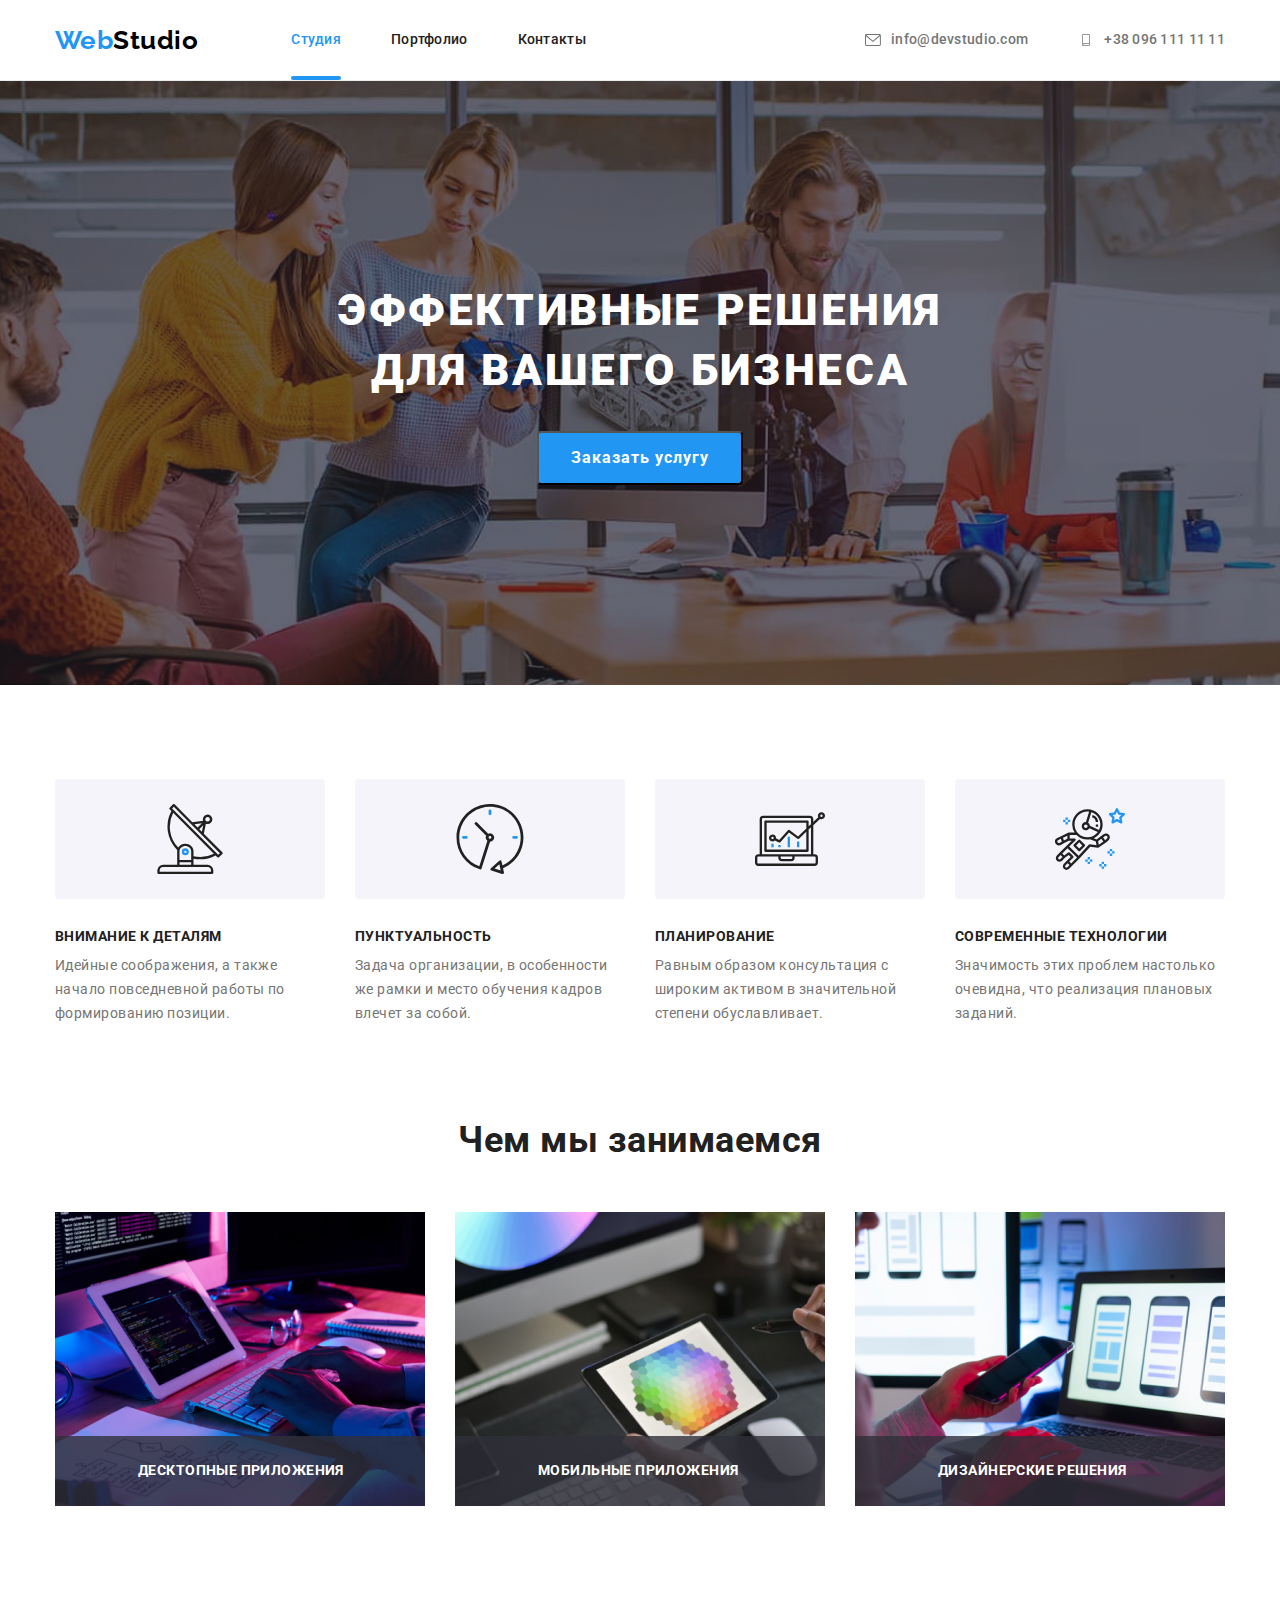
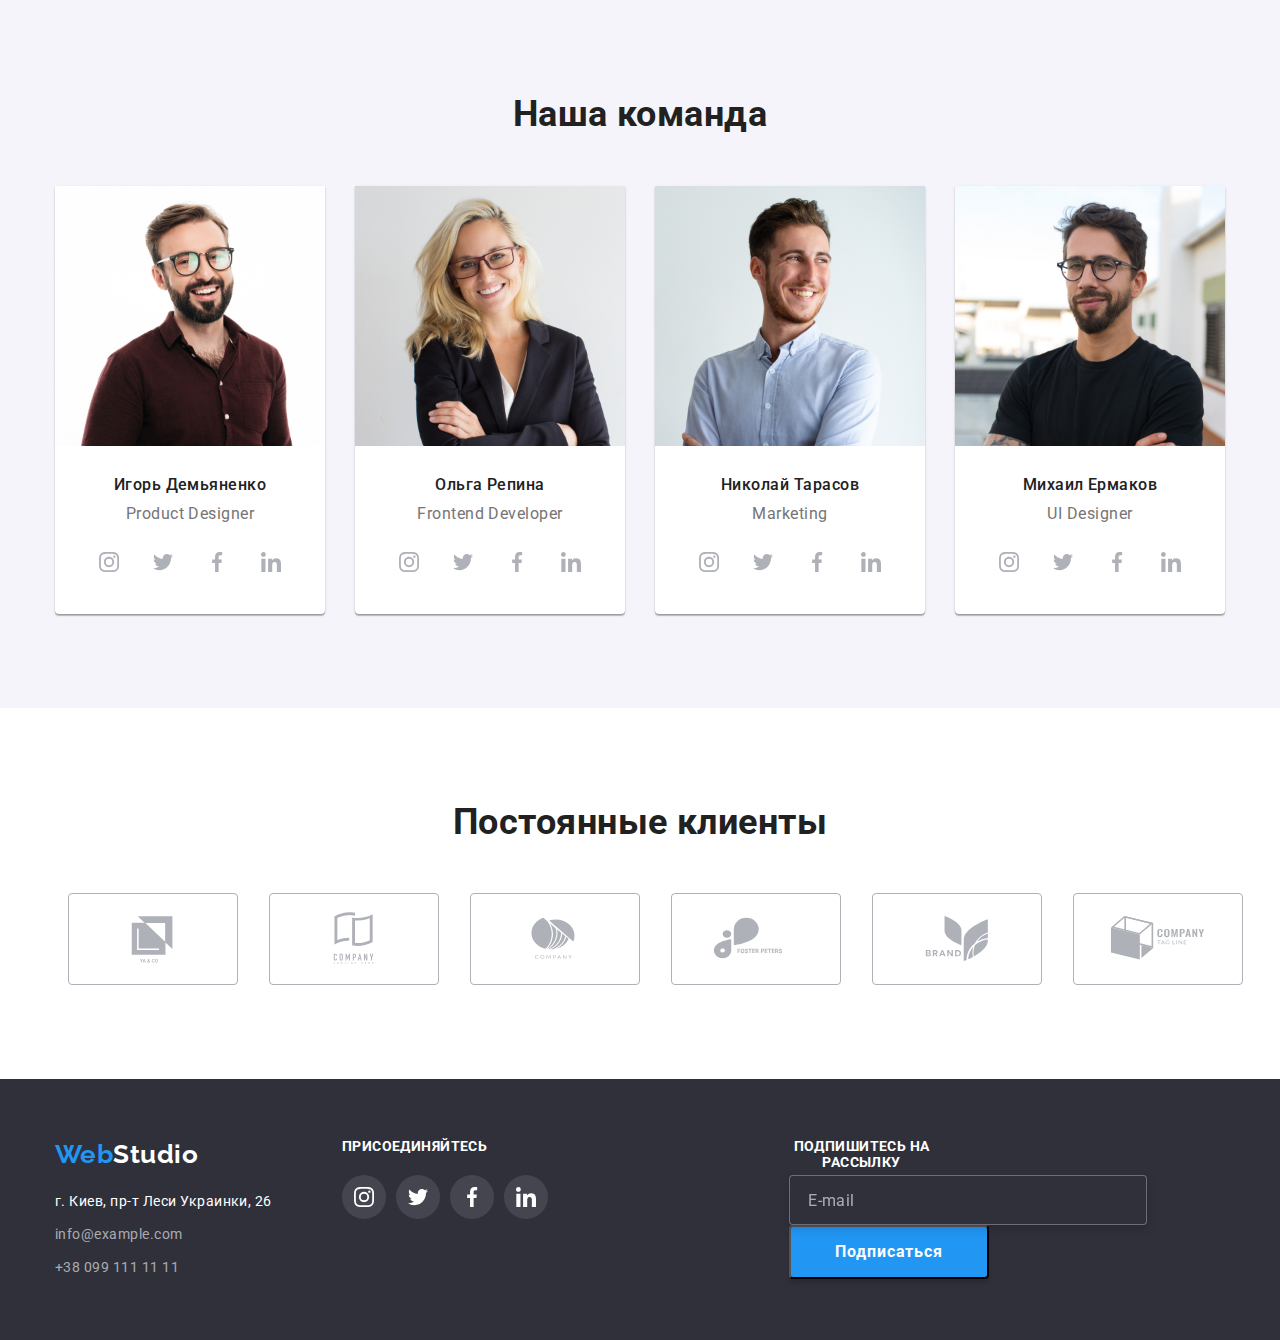
==== commit b5b43134: "Робить правки ДЗ 6" ====
--- a/index.html
+++ b/index.html
@@ -441,6 +441,13 @@
             </ul>
         </div>
     </div>
+    <div class="footer-right">
+        <h3 class="footer-title">подпишитесь на рассылку</h3>
+        <label for="">
+            <input type="email" class="mail-footer-input" placeholder="E-mail" >
+            <button type="button" class="btn-footer" >Подписаться</button>
+        </label>
+    </div>
     </div>
     </footer>
 
@@ -452,7 +459,7 @@
                     </use>
                 </svg>
             </button>
-        <form class="form">
+        <form class="form" action="#">
             <b class="text-modal-title">Оставьте свои данные, мы вам перезвоним</b>
             <!-- <p class="text-modal title">Оставьте свои данные, мы вам перезвоним</p> -->
             <div class="form-group">
@@ -484,13 +491,13 @@
 
             <div class="form-group">
             <label for="comments">Комментарий</label>
-            <textarea class="textarea" name="comments" id="comments" rows="10" placeholder="Введите текст"></textarea>
-            </div>
-
-            <div class="form-group"> 
+            <textarea class="textarea" name="comments" id="comments" placeholder="Введите текст"></textarea>
+            </div>
+
+            <div class="form-agreement"> 
             <input type="checkbox" name="agree" id="agree">
-            <label for="agree">Соглашаюсь с рассылкой и принимаю Условия договора</label>
-            
+            <label for="agree" class="agree-text" >Соглашаюсь с рассылкой и принимаю</label>
+            <a href="" class="agree-link link">Условия договора</a>
             <button class="modal-btn-submit" type="submit">Отправить</button>
             
     </form>
--- a/css/styles.css
+++ b/css/styles.css
@@ -15,9 +15,11 @@
 ol {
   margin-left: 0px;
 }
-.button {
+button {
   cursor: pointer;
-}
+  outline: none;
+}
+
 .img {
   display: block;
   max-width: 100%;
@@ -62,6 +64,13 @@
 }
 .link {
   text-decoration: none;
+}
+
+input {
+  outline: none;
+}
+textarea {
+  outline: none;
 }
 
 .page-header {
@@ -845,6 +854,58 @@
   flex-shrink: 0;
 }
 
+.footer-right {
+  display: flex;
+  padding-left: 0;
+  padding-right: 0;
+  width: 100%;
+  flex-direction: column;
+}
+
+.btn-footer {
+  border-radius: 4px;
+  min-width: 200px;
+  padding: 10px 32px;
+  margin-right: auto;
+  margin-left: auto;
+  background-color: var(--accent-color);
+  color: var(--white-text-color);
+  box-shadow: 0px 4px 4px rgba(0, 0, 0, 0.15);
+  font-family: inherit;
+  font-weight: bold;
+  font-size: 16px;
+  line-height: 1.87;
+  display: flex;
+  letter-spacing: 0.06em;
+  display: inline-block;
+  cursor: pointer;
+  transition: background-color var(--timing-function) var(--transition-duration);
+}
+
+.btn-footer:hover,
+.btn-footer:hover {
+  background-color: var(--button-hover-color);
+}
+
+.mail-footer-input {
+  width: 358px;
+  height: 50px;
+  border: 1px solid rgba(255, 255, 255, 0.3);
+  box-sizing: border-box;
+  filter: drop-shadow(0px 4px 4px rgba(0, 0, 0, 0.15));
+  border-radius: 4px;
+  background-color: var(--backdraund-black);
+}
+.mail-footer-input::placeholder {
+  font-size: 16px;
+  line-height: 1.25;
+  display: flex;
+  align-items: center;
+  letter-spacing: 0.03em;
+  color: rgba(255, 255, 255, 0.6);
+  padding-left: 16px;
+}
+
 .backdrop {
   position: fixed;
   top: 0;
@@ -899,19 +960,23 @@
 
 .form {
   width: 448px;
-  /* outline: 1px solid tomato; */
+  margin-right: 0;
   margin-right: auto;
   margin-left: auto;
-  padding-top: 37px;
-  padding-right: 61px;
-  padding-left: 19px;
+  padding: 40px;
 }
 .form-group {
   position: relative;
   display: flex;
   flex-direction: column;
   margin-bottom: 10px;
+  border-color: var(--accent-color);
+
   /* outline: 1px solid tomato; */
+}
+/* .form-group input:hover, */
+.form-group input:focus {
+  border-color: var(--accent-color);
 }
 .form-group input {
   position: relative;
@@ -947,7 +1012,12 @@
   border: 1px solid rgba(33, 33, 33, 0.2);
   box-sizing: border-box;
   border-radius: 4px;
-}
+  min-height: 120px;
+}
+.textarea:focus {
+  border-color: var(--accent-color);
+}
+
 .textarea::placeholder {
   font-size: 12px;
   line-height: 1.16;
@@ -970,13 +1040,23 @@
   fill: var(--accent-color);
 }
 
-/* .form-input:focus {
-border-radius: var(--accent-color);
- }  */
-
-/* .form-input {
-  padding-left: 83px;
-} */
+.form-agreement {
+  /* display: flex; */
+}
+.agree-text {
+  font-size: 14px;
+  line-height: 1.71;
+  letter-spacing: 0.03em;
+  color: var(--secondary-text-color);
+}
+
+.agree-link {
+  font-size: 14px;
+  line-height: 1.71;
+  letter-spacing: 0.03em;
+  text-decoration-line: underline;
+  color: #2196f3;
+}
 
 .modal-btn-submit {
   border-radius: 4px;
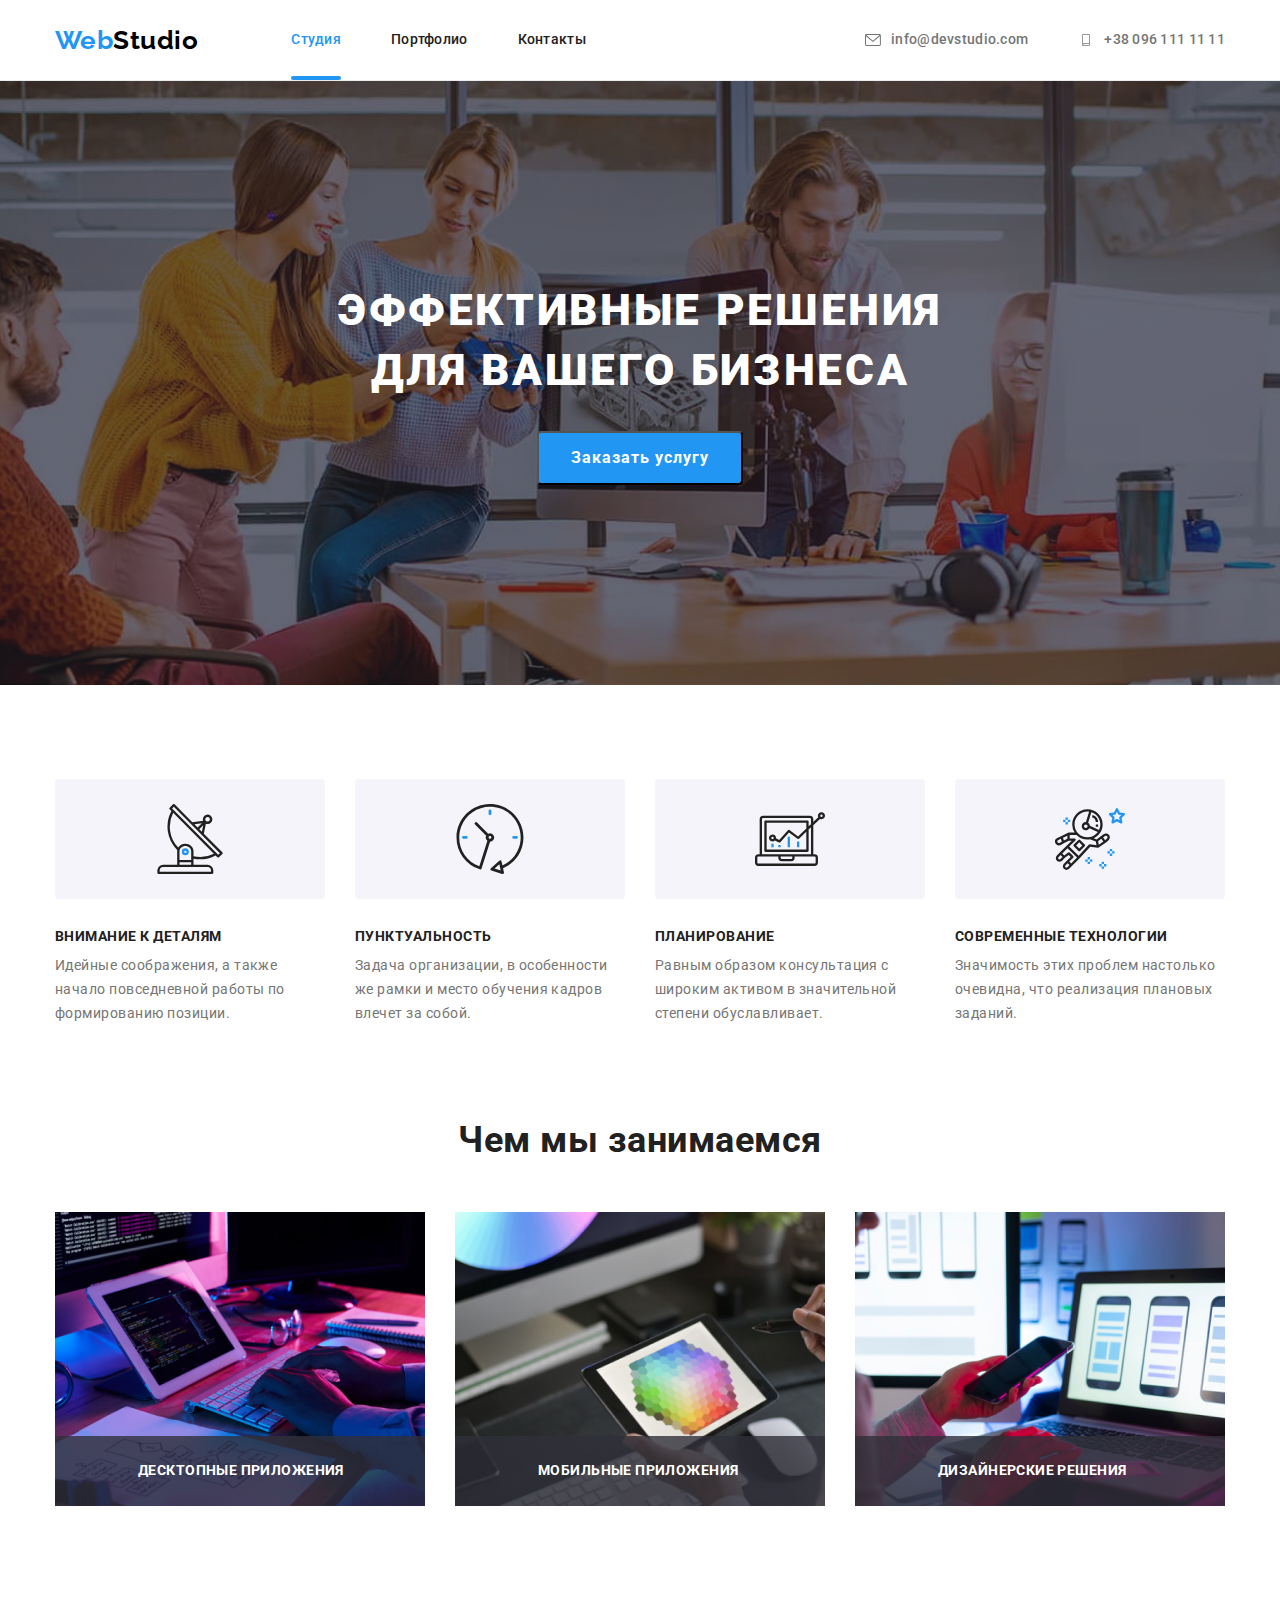
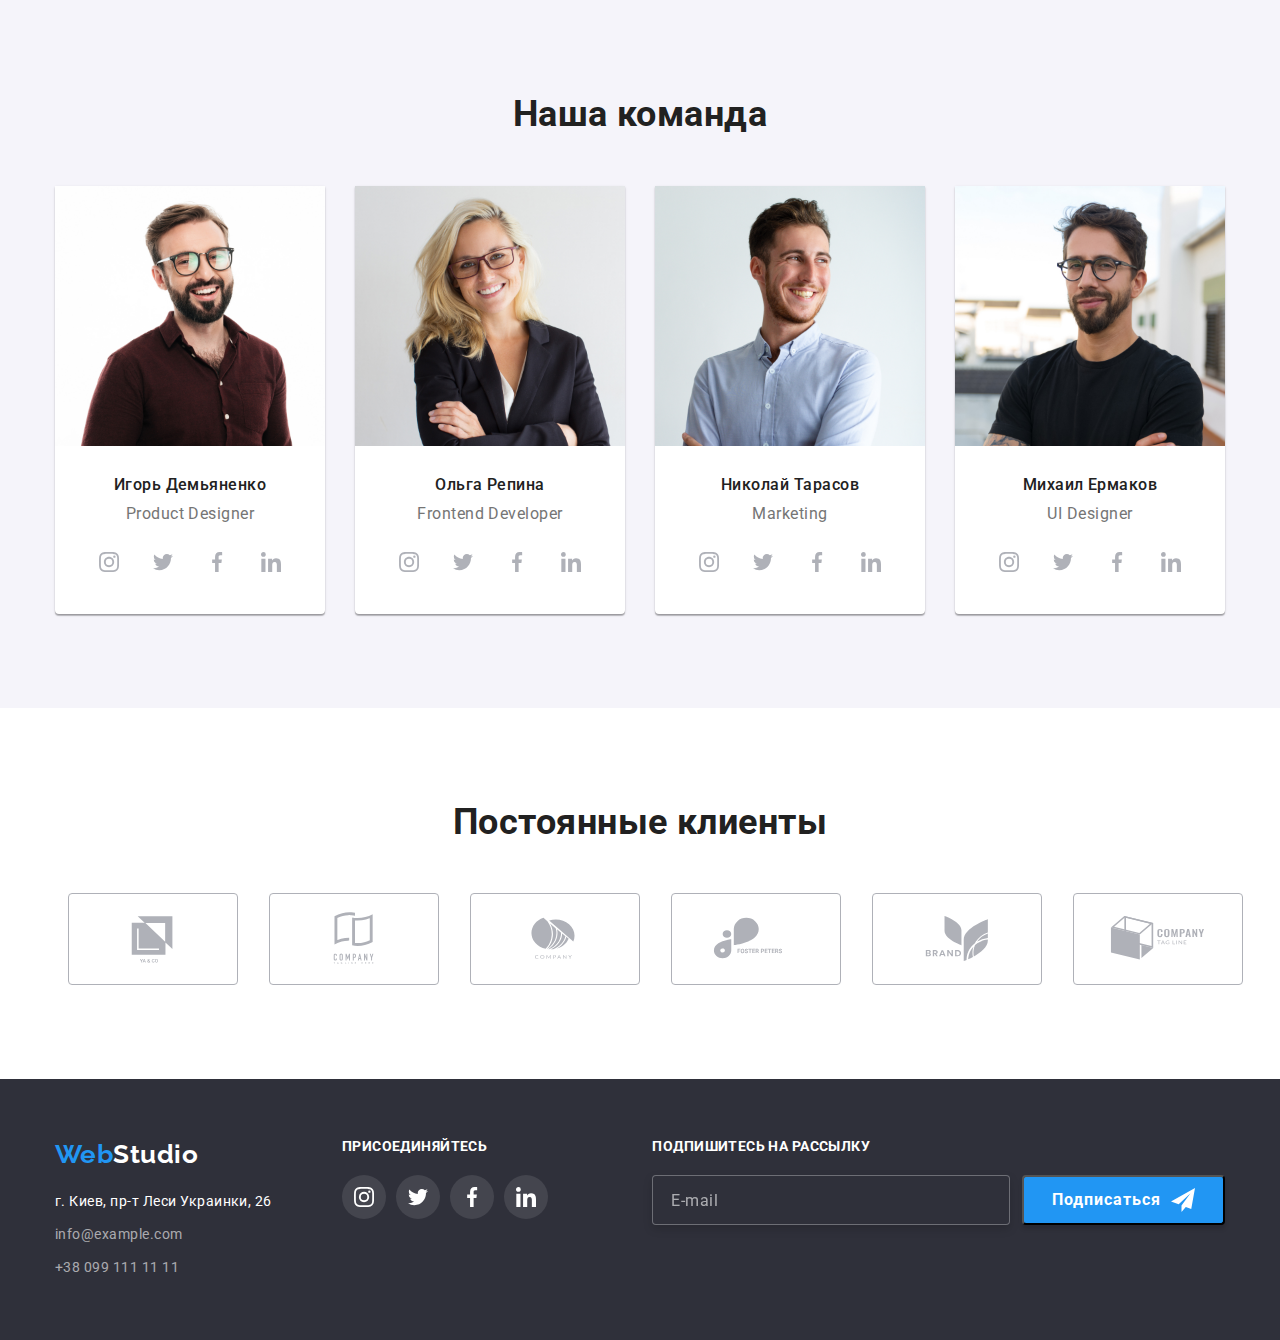
==== commit 87e62482: "Завершення ДЗ 6" ====
--- a/index.html
+++ b/index.html
@@ -441,12 +441,20 @@
             </ul>
         </div>
     </div>
-    <div class="footer-right">
+    <div class="footer-right container">
         <h3 class="footer-title">подпишитесь на рассылку</h3>
-        <label for="">
+        <div class="footer-right-wrap">
+        
             <input type="email" class="mail-footer-input" placeholder="E-mail" >
-            <button type="button" class="btn-footer" >Подписаться</button>
-        </label>
+            <div class="footer-right-wrap">
+            <button type="button" class="btn-footer" >Подписаться
+            <svg class="footer-send-icon" width="24" height="24">
+                <use href="./images/icons.svg#icon-icon_send">
+                </use>
+            </svg>  
+            </button>
+            </div>
+        </div>
     </div>
     </div>
     </footer>
@@ -495,11 +503,20 @@
             </div>
 
             <div class="form-agreement"> 
-            <input type="checkbox" name="agree" id="agree">
-            <label for="agree" class="agree-text" >Соглашаюсь с рассылкой и принимаю</label>
+            <input type="checkbox" name="agree" id="agree" class="agree-check visually-hidden">
+            <label for="agree" class="agree-text" >
+                 <span>
+                     <svg class="agree-icon" width="16" height="15">
+                <use href="./images/icons.svg#icon-check">
+                </use>
+            </svg>
+        </span>
+         Соглашаюсь с рассылкой и принимаю
             <a href="" class="agree-link link">Условия договора</a>
+        </label>
+             </div>
             <button class="modal-btn-submit" type="submit">Отправить</button>
-            
+           
     </form>
         </div>
     </div>
--- a/css/styles.css
+++ b/css/styles.css
@@ -736,14 +736,9 @@
 .clients-item {
   margin-left: 31px;
 }
-/* .photo-team {
-  margin-bottom: 30px;
-} */
-/* .team-name {
-  margin-bottom: 10px;
-} */
 
 /* footer */
+
 .footer-general.container {
   display: flex;
 }
@@ -805,7 +800,6 @@
   text-align: center;
   color: var(--white-text-color);
   margin-bottom: 20px;
-  width: 145px;
   height: 16px;
   font-family: Roboto;
   font-weight: bold;
@@ -815,6 +809,7 @@
   text-transform: uppercase;
   padding: 0;
 }
+
 .footer-social-center {
   padding-right: 0px;
   padding-left: 0px;
@@ -854,18 +849,29 @@
   flex-shrink: 0;
 }
 
+.footer-right-wrap {
+  display: flex;
+}
 .footer-right {
   display: flex;
   padding-left: 0;
   padding-right: 0;
   width: 100%;
   flex-direction: column;
+  justify-content: flex-start;
+  align-items: baseline;
+  margin-left: 93px;
+}
+.footer-right-btn-wrap {
+  display: flex;
 }
 
 .btn-footer {
+  /* position: relative; */
   border-radius: 4px;
   min-width: 200px;
-  padding: 10px 32px;
+  height: 50px;
+  padding: 10px 28px;
   margin-right: auto;
   margin-left: auto;
   background-color: var(--accent-color);
@@ -876,8 +882,9 @@
   font-size: 16px;
   line-height: 1.87;
   display: flex;
+  align-items: center;
+  flex-direction: row;
   letter-spacing: 0.06em;
-  display: inline-block;
   cursor: pointer;
   transition: background-color var(--timing-function) var(--transition-duration);
 }
@@ -885,6 +892,14 @@
 .btn-footer:hover,
 .btn-footer:hover {
   background-color: var(--button-hover-color);
+}
+
+.footer-send-icon {
+  display: inline-block;
+  margin-left: 10px;
+  /* position: absolute; */
+  /* right: 28px; */
+  fill: var(--white-text-color);
 }
 
 .mail-footer-input {
@@ -895,16 +910,22 @@
   filter: drop-shadow(0px 4px 4px rgba(0, 0, 0, 0.15));
   border-radius: 4px;
   background-color: var(--backdraund-black);
+  margin-right: 12px;
+  cursor: pointer;
 }
 .mail-footer-input::placeholder {
   font-size: 16px;
   line-height: 1.25;
-  display: flex;
+  /* display: flex; */
   align-items: center;
   letter-spacing: 0.03em;
   color: rgba(255, 255, 255, 0.6);
   padding-left: 16px;
 }
+
+
+
+/* MODAL and Backdrop */
 
 .backdrop {
   position: fixed;
@@ -958,8 +979,15 @@
   cursor: pointer;
 }
 
+.icon-close:hover {
+  fill: var(--accent-color);
+}
+.icon-close {
+  transition: fill var(--timing-function) var(--transition-duration);
+}
+
 .form {
-  width: 448px;
+  /* width: 448px; */
   margin-right: 0;
   margin-right: auto;
   margin-left: auto;
@@ -970,9 +998,7 @@
   display: flex;
   flex-direction: column;
   margin-bottom: 10px;
-  border-color: var(--accent-color);
-
-  /* outline: 1px solid tomato; */
+  border-color: solid 1px var(--accent-color);
 }
 /* .form-group input:hover, */
 .form-group input:focus {
@@ -987,6 +1013,7 @@
   box-sizing: border-box;
   border-radius: 4px;
   min-height: 40px;
+  cursor: pointer;
 }
 .form-group label {
   margin-bottom: 4px;
@@ -994,6 +1021,7 @@
   line-height: 1.16;
   letter-spacing: 0.01em;
   color: var(--secondary-text-color);
+  cursor: pointer;
 }
 
 .text-modal-title {
@@ -1013,6 +1041,7 @@
   box-sizing: border-box;
   border-radius: 4px;
   min-height: 120px;
+  cursor: pointer;
 }
 .textarea:focus {
   border-color: var(--accent-color);
@@ -1034,20 +1063,71 @@
   /* top: 11px;
   left: 12px; */
   left: 12px;
+  /* top: 50%;
+  transform: translateY(-50%); */
 }
 
 .form-input:focus ~ .icon-modal {
   fill: var(--accent-color);
 }
 
-.form-agreement {
-  /* display: flex; */
-}
 .agree-text {
   font-size: 14px;
   line-height: 1.71;
   letter-spacing: 0.03em;
   color: var(--secondary-text-color);
+  display: flex;
+  align-items: center;
+  cursor: pointer;
+
+  /* display: inline-flex; */
+}
+
+
+/* Checkbox first exsample */
+
+/* .agree-text::before {
+  content: '';
+  width: 16px;
+  height: 15px;
+  border: 2px solid var(--primary-text-color);
+  border-radius: 2px;
+  margin-right: 7px;
+}
+.agree-check:checked + .agree-text::before {
+  border: none;
+  background-repeat: no-repeat;
+  background-position: center;
+  background-size: cover;
+  background-image: url(../images/check-second.svg);
+} */
+
+
+/* Checkbox second exsample */
+
+.agree-text span {
+  width: 16px;
+  height: 15px;
+  border: 2px solid var(--primary-text-color);
+  border-radius: 2px;
+  margin-right: 7px;
+  display: flex;
+  align-items: center;
+  justify-content: center;
+}
+
+.agree-icon {
+  fill: transparent;
+}
+
+.agree-check:checked + .agree-text span {
+  background-color: var(--accent-color);
+  border: none;
+  fill: var(--white-text-color);
+}
+
+.agree-check:checked + .agree-text .agree-icon {
+  fill: var(--white-text-color);
 }
 
 .agree-link {
@@ -1064,6 +1144,7 @@
   padding: 10px 32px;
   margin-right: auto;
   margin-left: auto;
+  margin-top: 30px;
   background-color: var(--accent-color);
   color: var(--white-text-color);
   box-shadow: 0px 4px 4px rgba(0, 0, 0, 0.15);
@@ -1072,8 +1153,8 @@
   font-size: 16px;
   line-height: 1.87;
   display: flex;
+  justify-content: center;
   letter-spacing: 0.06em;
-  display: inline-block;
   cursor: pointer;
   transition: background-color var(--timing-function) var(--transition-duration);
 }
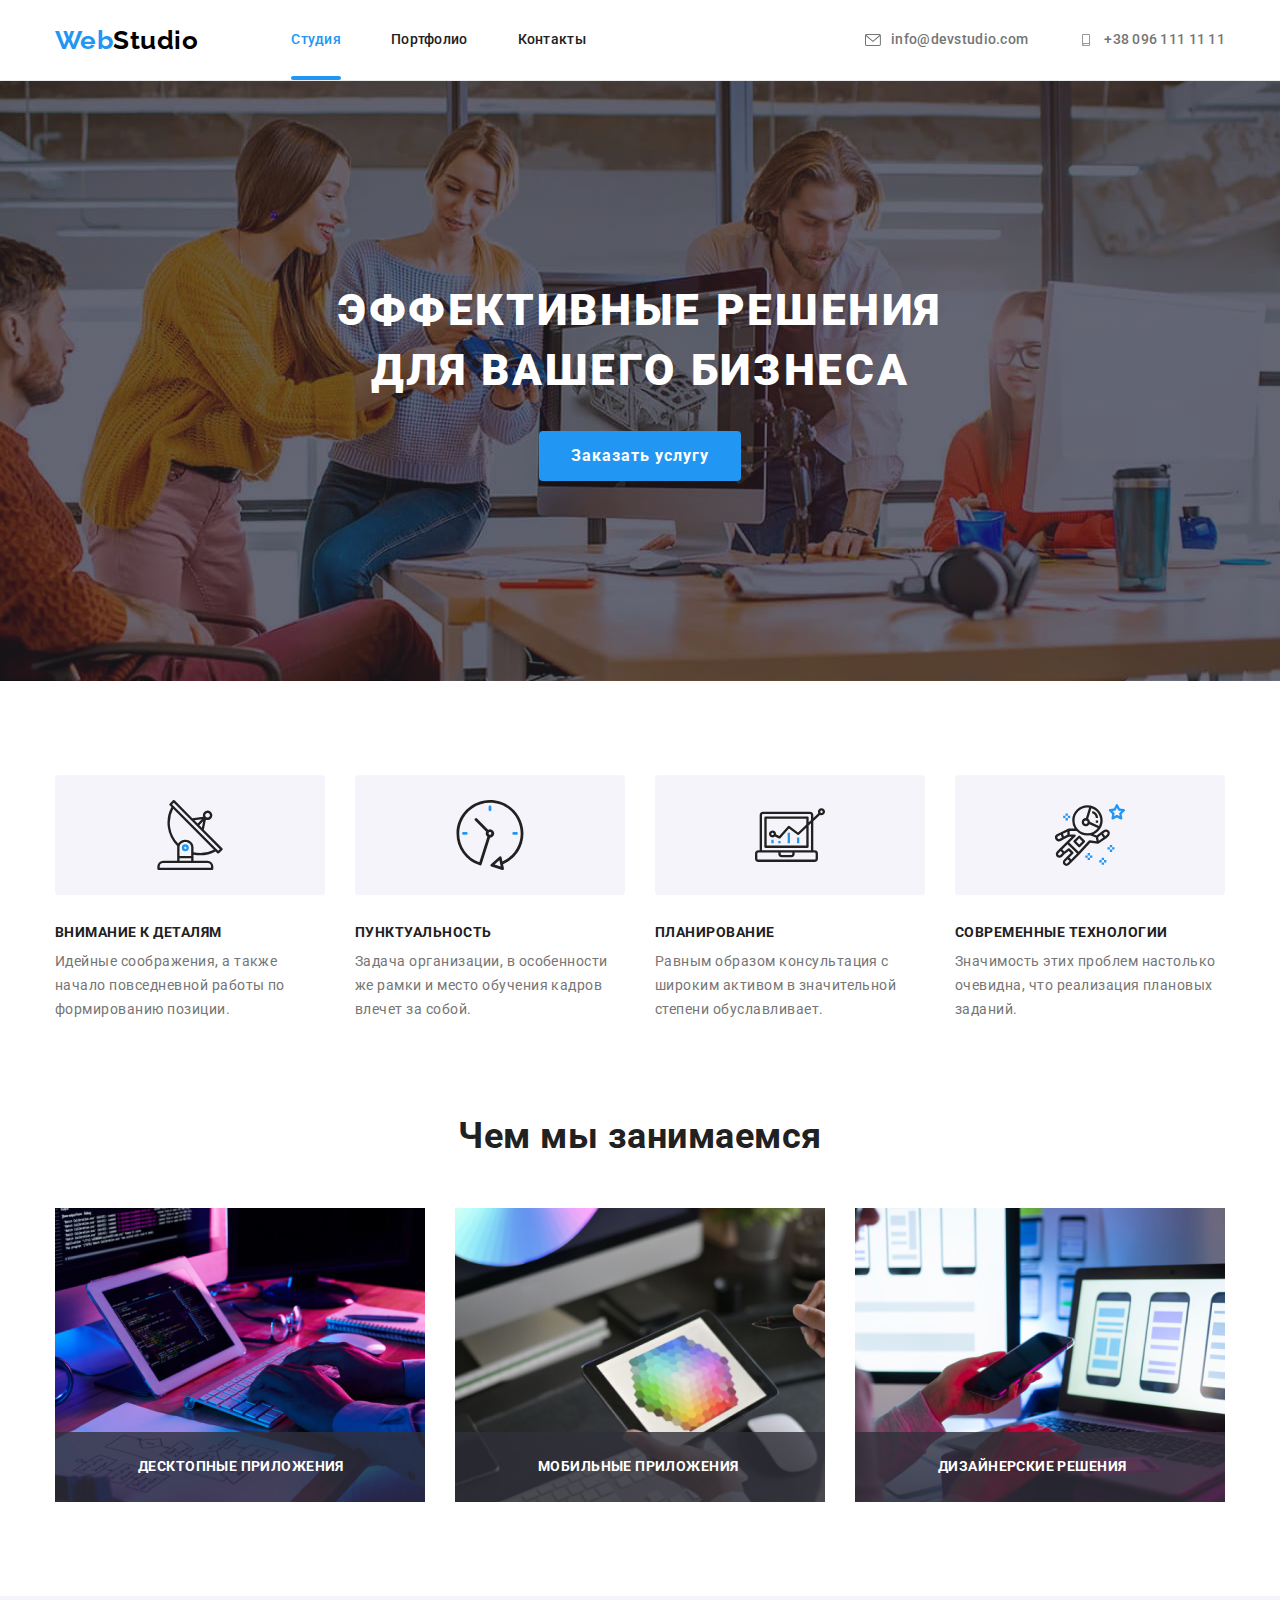
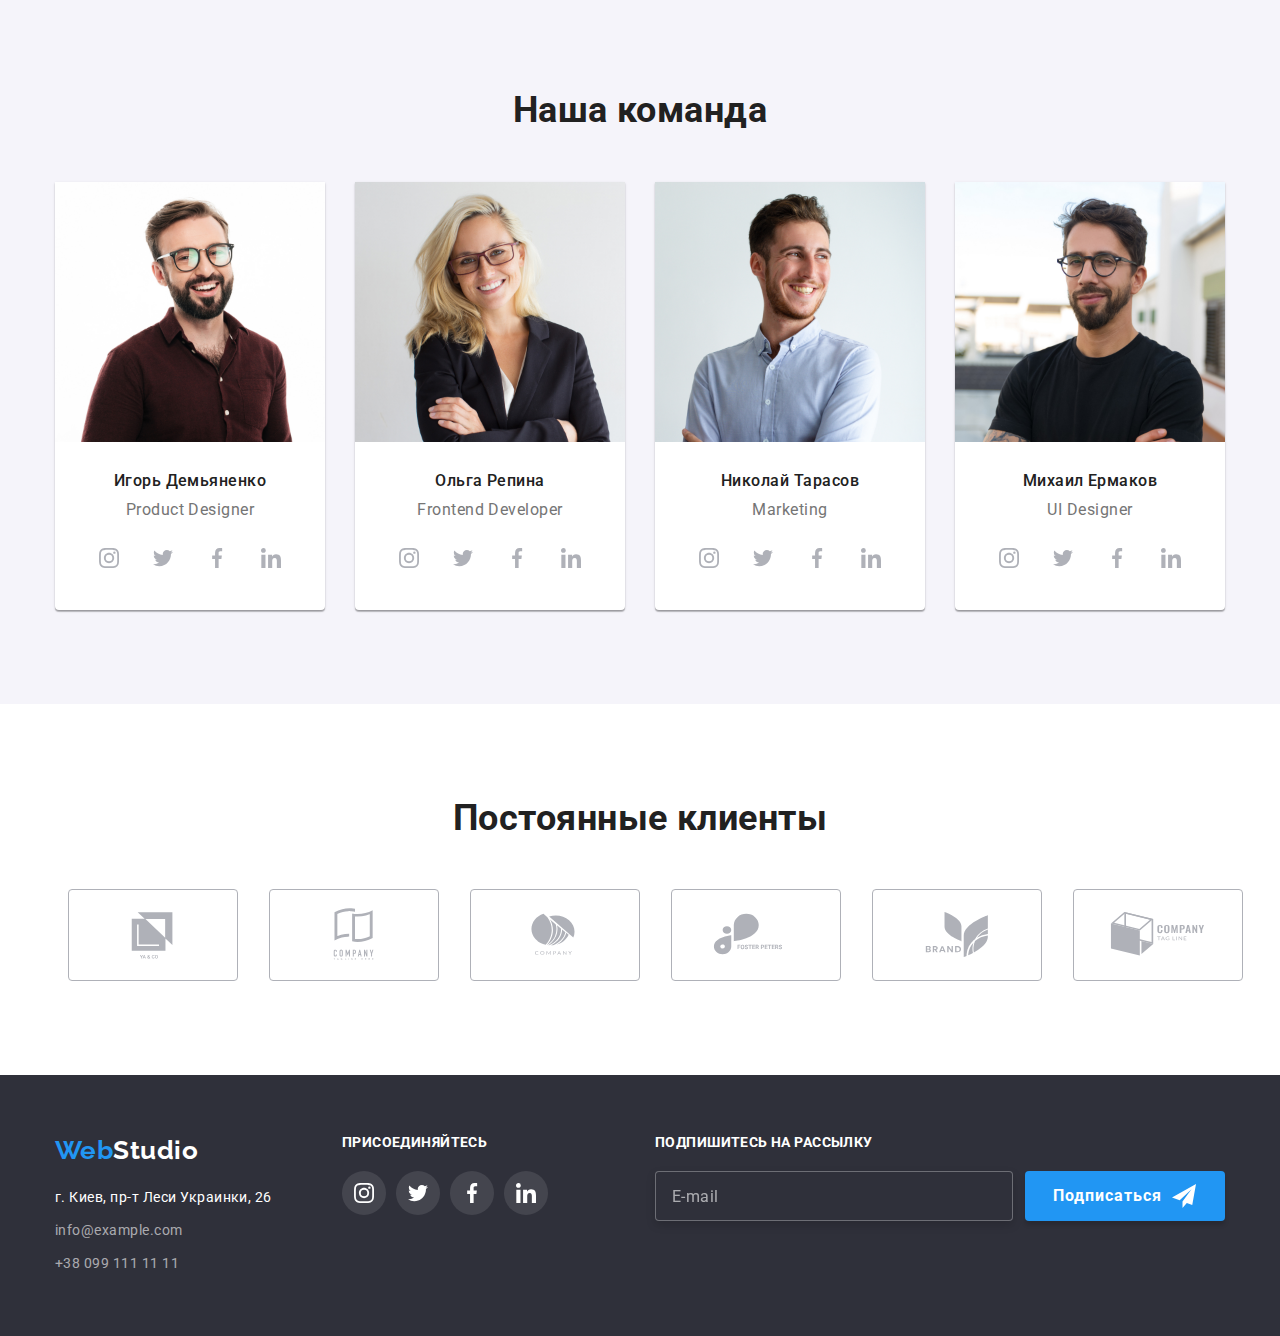
==== commit b85563aa: "Робить правки ДЗ 6" ====
--- a/index.html
+++ b/index.html
@@ -445,7 +445,7 @@
         <h3 class="footer-title">подпишитесь на рассылку</h3>
         <div class="footer-right-wrap">
         
-            <input type="email" class="mail-footer-input" placeholder="E-mail" >
+            <input type="email" class="mail-footer-input" placeholder="E-mail" autocomplete="off">
             <div class="footer-right-wrap">
             <button type="button" class="btn-footer" >Подписаться
             <svg class="footer-send-icon" width="24" height="24">
@@ -462,7 +462,7 @@
     <div class="backdrop is-hidden" data-modal>
         <div class="modal">
             <button class="hero-close-modal" data-modal-close>
-                <svg class="icon-close" width="18" height="18">
+                <svg class="icon-close" width="11" height="11">
                     <use href="./images/icons.svg#icon-close">
                     </use>
                 </svg>
@@ -472,29 +472,37 @@
             <!-- <p class="text-modal title">Оставьте свои данные, мы вам перезвоним</p> -->
             <div class="form-group">
             <label for="user-name">Имя</label>
+            <span class="form-group-span">
             <input class="form-input" type="text" name="user-name" id="user-name">
             <svg class="icon-man icon-modal" width="16" height="12">
                 <use href="./images/icons.svg#icon-man">
                 </use>
             </svg>
+            </span>
             </div>
 
             <div class="form-group">
+                
             <label for="phone">Телефон</label>
-            <input class="form-input" type="tel" name="phone" id="phone">
+           <span class="form-group-span"> 
+               <input class="form-input" type="tel" name="phone" id="phone">
             <svg class="icon-phone icon-modal" width="16" height="12">
                 <use href="./images/icons.svg#icon-phone">
                 </use>
             </svg>
+            </span>
             </div>
 
             <div class="form-group">
+               
             <label for="mail">Почта</label>
-            <input class="form-input" type="email" name="mail" id="mail">
+             <span class="form-group-span">
+                 <input class="form-input" type="email" name="mail" id="mail">
             <svg class="icon-mail icon-modal" width="16" height="12">
                 <use href="./images/icons.svg#icon-mail">
                 </use>
             </svg>
+            </span>
             </div> 
 
             <div class="form-group">
@@ -511,7 +519,7 @@
                 </use>
             </svg>
         </span>
-         Соглашаюсь с рассылкой и принимаю
+         Соглашаюсь с рассылкой и принимаю&nbsp;
             <a href="" class="agree-link link">Условия договора</a>
         </label>
              </div>
--- a/css/styles.css
+++ b/css/styles.css
@@ -18,6 +18,7 @@
 button {
   cursor: pointer;
   outline: none;
+  border: none;
 }
 
 .img {
@@ -903,6 +904,10 @@
 }
 
 .mail-footer-input {
+  color: var(--white-text-color);
+  padding-left: 16px;
+  padding-top: 15px;
+  padding-bottom: 15px;
   width: 358px;
   height: 50px;
   border: 1px solid rgba(255, 255, 255, 0.3);
@@ -920,10 +925,7 @@
   align-items: center;
   letter-spacing: 0.03em;
   color: rgba(255, 255, 255, 0.6);
-  padding-left: 16px;
-}
-
-
+}
 
 /* MODAL and Backdrop */
 
@@ -967,6 +969,8 @@
 .hero-close-modal {
   position: absolute;
   display: inline-flex;
+  justify-content: center;
+  align-items: center;
   width: 30px;
   height: 30px;
   border: 1px solid rgba(0, 0, 0, 0.1);
@@ -987,8 +991,6 @@
 }
 
 .form {
-  /* width: 448px; */
-  margin-right: 0;
   margin-right: auto;
   margin-left: auto;
   padding: 40px;
@@ -1013,6 +1015,7 @@
   box-sizing: border-box;
   border-radius: 4px;
   min-height: 40px;
+  width: 100%;
   cursor: pointer;
 }
 .form-group label {
@@ -1023,6 +1026,9 @@
   color: var(--secondary-text-color);
   cursor: pointer;
 }
+.form-group-span {
+  position: relative;
+}
 
 .text-modal-title {
   font-weight: bold;
@@ -1031,6 +1037,7 @@
   text-align: center;
   letter-spacing: 0.03em;
   margin-top: 0;
+  margin-bottom: 12px;
   display: flex;
 }
 .textarea {
@@ -1057,14 +1064,14 @@
 .icon-modal {
   position: absolute;
   display: inline-block;
-  transform: translateY(250%);
+  /* transform: translateY(250%); */
   width: 12px;
   height: 12px;
   /* top: 11px;
   left: 12px; */
   left: 12px;
-  /* top: 50%;
-  transform: translateY(-50%); */
+  top: 50%;
+  transform: translateY(-50%);
 }
 
 .form-input:focus ~ .icon-modal {
@@ -1082,7 +1089,6 @@
 
   /* display: inline-flex; */
 }
-
 
 /* Checkbox first exsample */
 
@@ -1101,7 +1107,6 @@
   background-size: cover;
   background-image: url(../images/check-second.svg);
 } */
-
 
 /* Checkbox second exsample */
 
